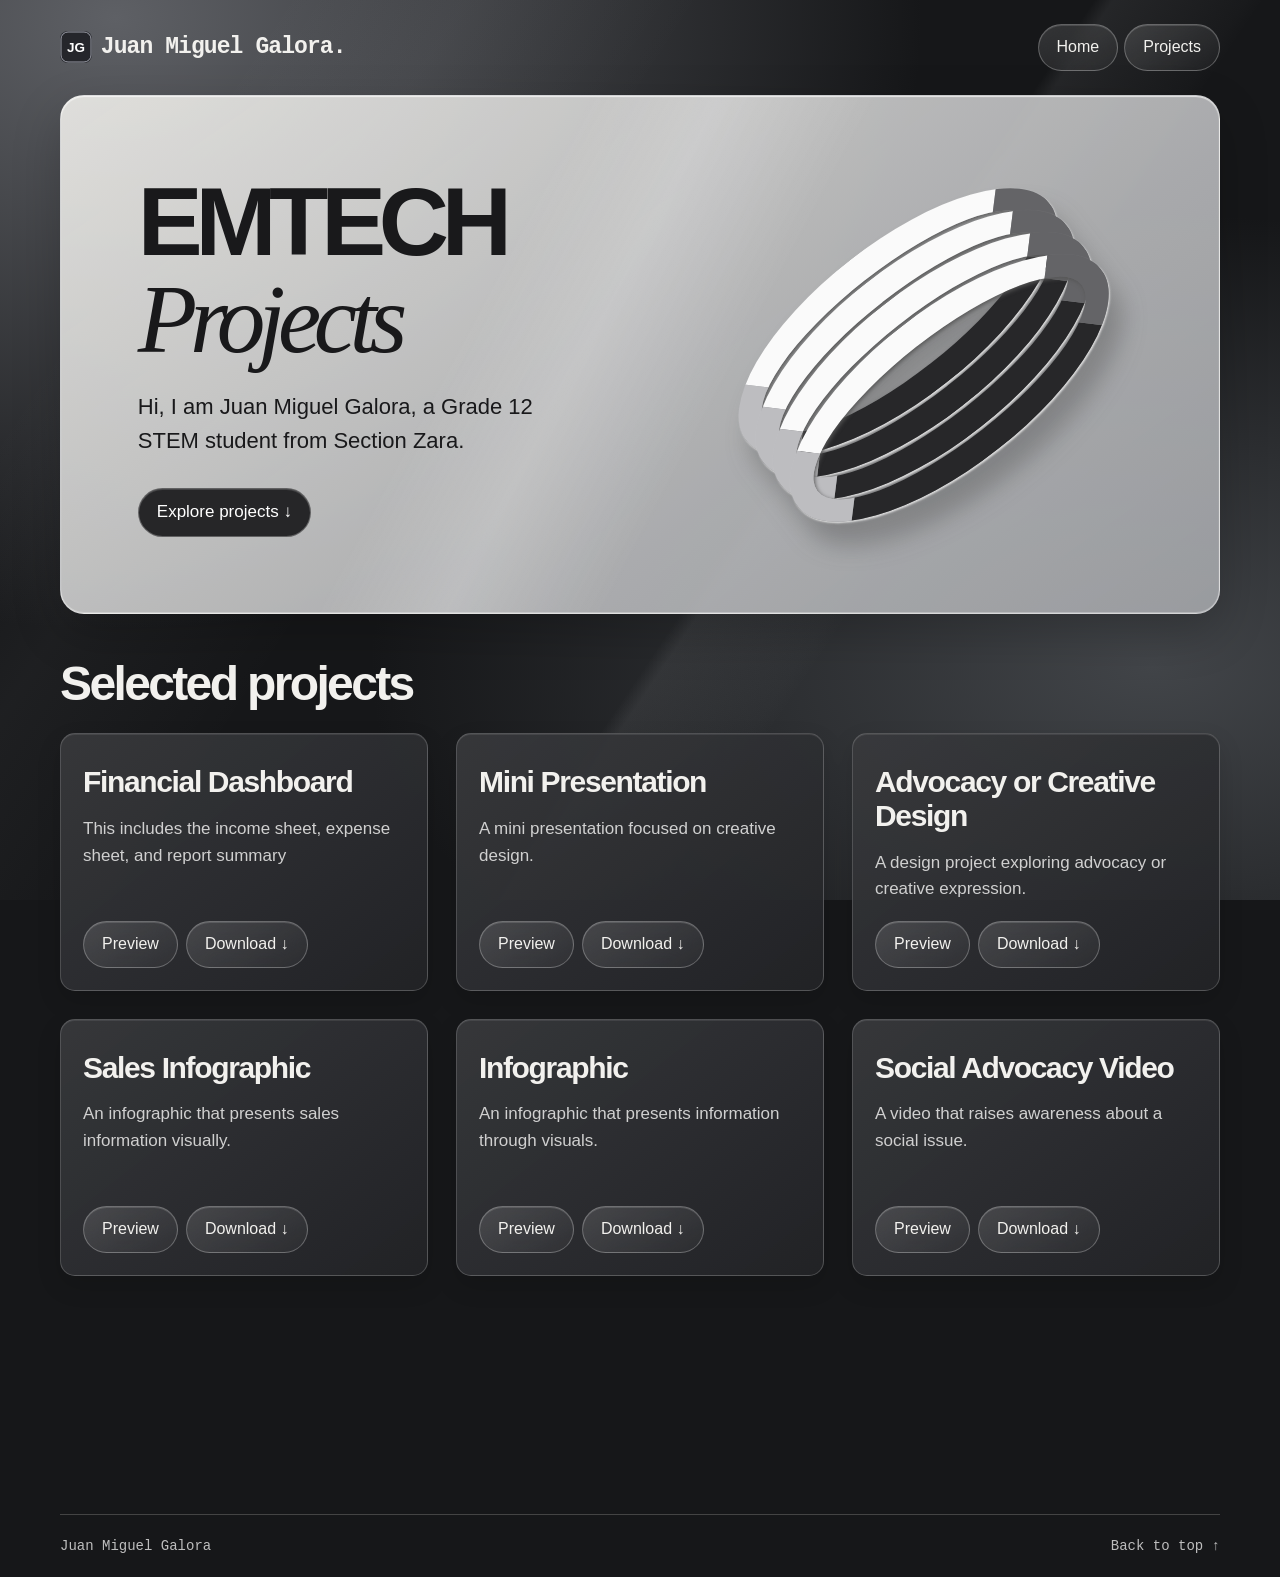
==== index.html @ e4dcca48 "Add JG website favicon and header icon" ====
<!doctype html>
<html lang="en"><head><meta charset="utf-8"><meta name="viewport" content="width=device-width,initial-scale=1"><title>Juan Miguel Galora | Portfolio</title><link rel="stylesheet" href="style.css?v=portfolio-motion-2"><link rel="icon" type="image/svg+xml" href="data:image/svg+xml,%3Csvg%20xmlns%3D%22http%3A%2F%2Fwww.w3.org%2F2000%2Fsvg%22%20viewBox%3D%220%200%2064%2064%22%3E%3Crect%20width%3D%2264%22%20height%3D%2264%22%20rx%3D%2216%22%20fill%3D%22%2325262b%22%2F%3E%3Crect%20x%3D%222%22%20y%3D%222%22%20width%3D%2260%22%20height%3D%2260%22%20rx%3D%2214%22%20fill%3D%22none%22%20stroke%3D%22%239b9da7%22%20stroke-width%3D%222%22%2F%3E%3Ctext%20x%3D%2232%22%20y%3D%2241%22%20text-anchor%3D%22middle%22%20font-family%3D%22Arial%2Csans-serif%22%20font-size%3D%2227%22%20font-weight%3D%22700%22%20fill%3D%22%23fff%22%3EJG%3C%2Ftext%3E%3C%2Fsvg%3E"><style>.brand-icon{width:2rem;height:2rem;vertical-align:middle;margin-right:.55rem;flex-shrink:0}.brand{display:inline-flex;align-items:center}</style></head><body><header id="home"><a class="brand" href="#home"><img class="brand-icon" src="data:image/svg+xml,%3Csvg%20xmlns%3D%22http%3A%2F%2Fwww.w3.org%2F2000%2Fsvg%22%20viewBox%3D%220%200%2064%2064%22%3E%3Crect%20width%3D%2264%22%20height%3D%2264%22%20rx%3D%2216%22%20fill%3D%22%2325262b%22%2F%3E%3Crect%20x%3D%222%22%20y%3D%222%22%20width%3D%2260%22%20height%3D%2260%22%20rx%3D%2214%22%20fill%3D%22none%22%20stroke%3D%22%239b9da7%22%20stroke-width%3D%222%22%2F%3E%3Ctext%20x%3D%2232%22%20y%3D%2241%22%20text-anchor%3D%22middle%22%20font-family%3D%22Arial%2Csans-serif%22%20font-size%3D%2227%22%20font-weight%3D%22700%22%20fill%3D%22%23fff%22%3EJG%3C%2Ftext%3E%3C%2Fsvg%3E" alt="" width="32" height="32">Juan Miguel Galora<span aria-hidden="true">.</span></a><nav id="main-nav" aria-label="Main"><a class="glass" href="#home">Home</a><a class="glass" href="#projects">Projects</a></nav></header><main><section class="hero"><div><h1>EMTECH<br><em>Projects</em></h1><p>Hi, I am Juan Miguel Galora, a Grade 12 STEM student from Section Zara.</p><a class="glass" href="#projects">Explore projects &darr;</a></div><div class="art" aria-hidden="true"><i></i><i></i><i></i><i></i></div></section><section id="projects"><h2>Selected projects</h2><div class="cards">
<article><div class="copy"><h3>Financial Dashboard</h3><p>This includes the income sheet, expense sheet, and report summary</p><div class="actions"><a class="glass" href="https://view.officeapps.live.com/op/view.aspx?src=https%3A%2F%2Fraw.githubusercontent.com%2FZk408DevLoper%2Fjuanmiguelgalora%2Fmain%2FFinancialDashboard_Juan%2520Miguel%2520B.%2520Galora.xlsx" target="_blank" rel="noopener noreferrer" aria-label="Preview project in a new tab">Preview</a><a class="glass" href="./FinancialDashboard_Juan%20Miguel%20B.%20Galora.xlsx" data-download-source="https://raw.githubusercontent.com/Zk408DevLoper/juanmiguelgalora/main/FinancialDashboard_Juan%20Miguel%20B.%20Galora.xlsx" download="FinancialDashboard_Juan Miguel B. Galora.xlsx">Download &darr;</a></div></div></article>
<article><div class="copy"><h3>Mini Presentation</h3><p>A mini presentation focused on creative design.</p><div class="actions"><a class="glass" href="https://view.officeapps.live.com/op/view.aspx?src=https%3A%2F%2Fraw.githubusercontent.com%2FZk408DevLoper%2Fjuanmiguelgalora%2Fmain%2FMiniPresentation_Juan%2520Miguel%2520Galora.pptx" target="_blank" rel="noopener noreferrer" aria-label="Preview project in a new tab">Preview</a><a class="glass" href="./MiniPresentation_Juan%20Miguel%20Galora.pptx" data-download-source="https://raw.githubusercontent.com/Zk408DevLoper/juanmiguelgalora/main/MiniPresentation_Juan%20Miguel%20Galora.pptx" download="MiniPresentation_Juan Miguel Galora.pptx">Download &darr;</a></div></div></article>
<article><div class="copy"><h3>Advocacy or Creative Design</h3><p>A design project exploring advocacy or creative expression.</p><div class="actions"><a class="glass" href="./Infographic.png" target="_blank" rel="noopener noreferrer" aria-label="Preview project in a new tab">Preview</a><a class="glass" href="./Infographic.png" data-download-source="https://raw.githubusercontent.com/Zk408DevLoper/juanmiguelgalora/main/Infographic.png" download="Infographic.png">Download &darr;</a></div></div></article>
<article><div class="copy"><h3>Sales Infographic</h3><p>An infographic that presents sales information visually.</p><div class="actions"><a class="glass" href="https://view.officeapps.live.com/op/view.aspx?src=https%3A%2F%2Fraw.githubusercontent.com%2FZk408DevLoper%2Fjuanmiguelgalora%2Fmain%2FSales%2520Data.xlsx" target="_blank" rel="noopener noreferrer" aria-label="Preview project in a new tab">Preview</a><a class="glass" href="./Sales%20Data.xlsx" data-download-source="https://raw.githubusercontent.com/Zk408DevLoper/juanmiguelgalora/main/Sales%20Data.xlsx" download="Sales Data.xlsx">Download &darr;</a></div></div></article>
<article><div class="copy"><h3>Infographic</h3><p>An infographic that presents information through visuals.</p><div class="actions"><a class="glass" href="./Image%20Design.png" target="_blank" rel="noopener noreferrer" aria-label="Preview project in a new tab">Preview</a><a class="glass" href="./Image%20Design.png" data-download-source="https://raw.githubusercontent.com/Zk408DevLoper/juanmiguelgalora/main/Image%20Design.png" download="Image Design.png">Download &darr;</a></div></div></article>
<article><div class="copy"><h3>Social Advocacy Video</h3><p>A video that raises awareness about a social issue.</p><div class="actions"><a class="glass" href="./Social%20Advocacy%20Video.mp4" target="_blank" rel="noopener noreferrer" aria-label="Preview project in a new tab">Preview</a><a class="glass" href="./Social%20Advocacy%20Video.mp4" data-download-source="https://raw.githubusercontent.com/Zk408DevLoper/juanmiguelgalora/main/Social%20Advocacy%20Video.mp4" download="Social Advocacy Video.mp4">Download &darr;</a></div></div></article>
</div></section></main><footer><span>Juan Miguel Galora</span><a href="#home">Back to top ↑</a></footer><div class="download-status" role="status" aria-atomic="true"></div><script>
const reducedMotion = matchMedia('(prefers-reduced-motion: reduce)');
const projects = document.getElementById('projects');
projects.tabIndex = -1;

document.querySelectorAll('a[href="#projects"]').forEach(link => {
  link.addEventListener('click', event => {
    if (event.ctrlKey || event.metaKey || event.shiftKey || event.altKey) return;
    event.preventDefault();
    if (location.hash !== '#projects' && location.protocol !== 'file:') {
      history.pushState(null, '', '#projects');
    }
    projects.focus({ preventScroll: true });
    projects.scrollIntoView({ behavior: reducedMotion.matches ? 'auto' : 'smooth' });
  });
});

if ('IntersectionObserver' in window) {
  const observer = new IntersectionObserver(entries => {
    for (const { target: card, isIntersecting } of entries) {
      if (!isIntersecting) continue;
      observer.unobserve(card);
      if (!reducedMotion.matches) card.classList.add('card-reveal');
    }
  }, { threshold: 0.1 });
  document.querySelectorAll('.cards article').forEach(card => observer.observe(card));
}

for (const action of ['copy', 'cut', 'paste']) {
  document.addEventListener(action, event => {
    if (!event.target.closest?.('input, textarea, [contenteditable]')) event.preventDefault();
  });
}

const navigation = document.getElementById('main-nav');
const toggle = document.createElement('button');
toggle.className = 'glass menu-toggle';
toggle.type = 'button';
toggle.setAttribute('aria-controls', navigation.id);
toggle.innerHTML = '<span></span><span></span><span></span>';
navigation.before(toggle);
function setMenu(open) {
  toggle.setAttribute('aria-expanded', String(open));
  toggle.setAttribute('aria-label', open ? 'Close navigation' : 'Open navigation');
}
setMenu(false);
toggle.addEventListener('click', () => setMenu(toggle.getAttribute('aria-expanded') !== 'true'));
navigation.addEventListener('click', event => {
  const link = event.target.closest('a');
  if (!link || toggle.getAttribute('aria-expanded') !== 'true') return;
  if (link.hash !== '#projects') toggle.focus({ preventScroll: true });
  setMenu(false);
});
document.addEventListener('click', event => {
  if (!toggle.contains(event.target) && !navigation.contains(event.target)) setMenu(false);
});
document.addEventListener('keydown', event => {
  if (event.key === 'Escape' && toggle.getAttribute('aria-expanded') === 'true') {
    setMenu(false);
    toggle.focus();
  }
});
matchMedia('(max-width:580px)').addEventListener('change', () => setMenu(false));
const downloadStatus = document.querySelector('.download-status');
let hideDownloadStatus;

function showDownloadStatus(message) {
  clearTimeout(hideDownloadStatus);
  downloadStatus.textContent = message;
  downloadStatus.dataset.visible = 'true';
  hideDownloadStatus = setTimeout(() => delete downloadStatus.dataset.visible, 3200);
}

function startDownload(url, filename) {
  const anchor = document.createElement('a');
  anchor.href = url;
  anchor.download = filename;
  document.body.append(anchor);
  anchor.click();
  anchor.remove();
}

document.querySelectorAll('.actions a[download]').forEach(link => {
  link.addEventListener('click', async event => {
    if (event.ctrlKey || event.metaKey || event.shiftKey || event.altKey) return;
    if (location.protocol === 'file:') {
      showDownloadStatus('Download started');
      return;
    }

    event.preventDefault();
    if (link.getAttribute('aria-busy') === 'true') return;
    link.setAttribute('aria-busy', 'true');
    showDownloadStatus('Preparing download…');

    try {
      const local = await fetch(link.href, { method: 'HEAD' }).catch(() => null);
      if (local?.ok && !local.headers.get('content-type')?.includes('text/html')) {
        startDownload(link.href, link.download);
      } else {
        const response = await fetch(link.dataset.downloadSource);
        if (!response.ok) throw new Error('Download unavailable');
        const url = URL.createObjectURL(await response.blob());
        startDownload(url, link.download);
        setTimeout(() => URL.revokeObjectURL(url), 30000);
      }
      showDownloadStatus('Download started');
    } catch {
      showDownloadStatus('Download unavailable. Try again.');
    } finally {
      link.removeAttribute('aria-busy');
    }
  });
});
</script></body></html>
---- style.css ----
*{box-sizing:border-box}html{scroll-behavior:smooth}body{margin:0;background:#19191b;color:#f2f1ee;font:16px/1.55 "Inter",Arial,sans-serif}main,header,footer{width:min(1160px,92%);margin:auto}header,footer,.section-head{display:flex;align-items:center;justify-content:space-between;gap:12px}header{padding:24px 0}.brand{font:bold 23px monospace;letter-spacing:-2px}a{color:inherit;text-decoration:none}.glass,summary{border:1px solid #ffffff45;background:linear-gradient(150deg,#ffffff22,#ffffff08);box-shadow:inset 0 1px #ffffff22;backdrop-filter:blur(14px);border-radius:100px;padding:10px 18px;display:inline-block;transition:transform .22s,background .22s}nav{display:flex;gap:6px}.hero{position:relative;isolation:isolate;overflow:hidden;background:linear-gradient(130deg,#d2d1cd,#aaa9a6);border-radius:24px;color:#19191b;padding:clamp(32px,6vw,84px);display:grid;grid-template-columns:1.15fr 1fr;align-items:center;min-height:410px}.hero small,.type{font:12px monospace;letter-spacing:.09em;text-transform:uppercase}h1{font-size:clamp(50px,7vw,100px);line-height:.96;letter-spacing:-.075em;margin:18px 0}h1 em{font-family:Georgia,serif;font-weight:normal}.hero p{max-width:350px}.hero .glass{background:#262628;color:white;margin-top:8px}.art{position:relative;width:100%;aspect-ratio:1.35;display:grid;place-items:center;filter:drop-shadow(12px 22px 12px #39393955)}.art i{position:absolute;width:88%;height:48%;border-radius:50%;border:clamp(12px,2vw,30px) solid;border-color:#fafafa #646467 #272729 #bdbdc0;transform:rotate(-38deg) translateY(var(--y));box-shadow:inset 0 2px 4px #555,0 2px 2px #ddd}section#projects{padding:44px 0}h2{font-size:36px;letter-spacing:-.055em;margin:0 0 22px}.cards{display:grid;grid-template-columns:repeat(3,minmax(0,1fr));gap:18px}article{border:1px solid #484849;border-radius:15px;overflow:hidden;background:#232325;transition:transform .25s,border-color .25s}.cover{height:145px;display:grid;place-items:center;overflow:hidden;background:#b9b9b5}.cover:after{content:"";width:100%;height:100%}.echo:after{background:repeating-radial-gradient(ellipse at 68% 110%,#535355 0 2px,transparent 3px 12px)}.grid:after{background:conic-gradient(from 45deg,#888 25%,#3b3b3e 0 50%,#bababa 0 75%,#6d6d70 0) center/48px 48px;transform:skew(-16deg) scale(1.3)}.disc:after{width:136px;height:136px;border-radius:50%;background:repeating-radial-gradient(#494949 0 1px,transparent 2px 5px),conic-gradient(#eee,#444,#ddd,#333,#eee);box-shadow:8px 9px 0 #797979;transform:translateY(18px)}.copy{padding:22px}.type,footer{color:#bebebe}h3{font-size:24px;letter-spacing:-.045em;margin:9px 0}.copy p{color:#d0d0d0;margin:8px 0 18px}summary{cursor:pointer;font-size:14px}footer{border-top:1px solid #444;padding:23px 0;font:14px monospace}:focus-visible{outline:3px solid currentColor;outline-offset:3px}@media(hover:hover){.glass:hover,summary:hover{transform:translateY(-3px);background-color:#ffffff24}article:hover{transform:translateY(-5px);border-color:#aaa}}@media(max-width:800px){.cards{grid-template-columns:repeat(2,minmax(0,1fr))}}@media(max-width:580px){.hero,.cards{grid-template-columns:1fr}.art{width:80%;max-width:255px;justify-self:center}.hero{gap:20px}.glass{padding:9px 14px}header{padding:16px 0}}@media(prefers-reduced-motion:reduce){html{scroll-behavior:auto}*{transition:none!important}}
@media (prefers-reduced-motion: no-preference) {
  :root { --ease: cubic-bezier(.22, 1, .36, 1); }
  @keyframes arrive { from { opacity: 0; transform: translateY(9px); } }
  .hero > div:first-child { animation: arrive 440ms var(--ease) backwards; }
  .art { animation: arrive 500ms var(--ease) backwards; }
  .cards .card-reveal { animation: arrive 400ms var(--ease); }
  .cards .card-reveal:focus-within { animation: none; }
  .glass, summary { transition: transform 320ms var(--ease), background-color 260ms ease, border-color 260ms ease; }
  .glass:active, summary:active { transform: scale(.97); }
  @supports (interpolate-size: allow-keywords) and selector(details::details-content) {
    details { interpolate-size: allow-keywords; }
    details::details-content { block-size: 0; overflow: hidden; opacity: 0; transition: block-size 320ms var(--ease), opacity 240ms ease, content-visibility 320ms allow-discrete; }
    details[open]::details-content { block-size: auto; opacity: 1; }
  }
}
@media (hover: hover) { .hero .glass:hover { background-color: #38383a; } }
@media (prefers-reduced-motion: reduce) { article:hover, .glass:hover, summary:hover { transform: none; } }
.actions { display:flex; flex-wrap:wrap; align-items:center; gap:8px; }
.actions a { font-size:14px; }
.cover { perspective:650px; background-color:#aaa; }
.cover::after { transition:rotate .55s cubic-bezier(.22,1,.36,1), scale .55s ease; }
@media (hover:hover) and (prefers-reduced-motion:no-preference) {
  article:hover .cover::after { rotate:1 -1 0 15deg; scale:1.15; }
}
section#projects { min-height:100vh; min-height:100svh; }

body {
  isolation: isolate;
  background: #161719;
}
body::before {
  content: "";
  position: fixed;
  inset: 0;
  z-index: -1;
  pointer-events: none;
  background:
    linear-gradient(123deg, transparent 15%, #e6e8ed0a 25%, transparent 38%),
    linear-gradient(124deg, transparent 58%, #d7d9dc14 59%, #d7d9dc04 66%, transparent 67%),
    radial-gradient(ellipse at 9% 2%, #5e6065 0, transparent 49%),
    radial-gradient(ellipse at 90% 74%, #424549 0, transparent 48%),
    #161719;
}
.hero {
  border: 1px solid #ffffff70;
  background:
    linear-gradient(118deg, transparent 37%, #ffffff30 46%, transparent 57%),
    linear-gradient(145deg, #edece8e8, #bebfc1df 65%, #a3a5a9e6);
  box-shadow: inset 0 1px 1px #ffffffab, inset 0 -1px 0 #ffffff45, 0 18px 50px #0003;
}
article {
  background: linear-gradient(142deg, #393a3de8, #232427ec);
  border-color: #ffffff30;
  box-shadow: inset 0 1px 0 #ffffff15, 0 10px 25px #0002;
}
@media (hover: hover) { article:hover { border-color: #ffffff70; } }
.menu-toggle { display:none; }
@media(max-width:580px) {
  header { position:relative; z-index:5; }
  .menu-toggle { display:grid; place-content:center; gap:4px; width:46px; height:44px; padding:0; color:inherit; cursor:pointer; }
  .menu-toggle span { width:19px; height:2px; background:currentColor; border-radius:4px; transition:transform .24s ease, opacity .2s ease; }
  .menu-toggle[aria-expanded="true"] span:first-child { transform:translateY(6px) rotate(45deg); }
  .menu-toggle[aria-expanded="true"] span:nth-child(2) { opacity:0; }
  .menu-toggle[aria-expanded="true"] span:last-child { transform:translateY(-6px) rotate(-45deg); }
  .menu-toggle + nav { display:none; position:absolute; right:0; top:calc(100% - 6px); min-width:155px; padding:8px; border:1px solid #ffffff40; border-radius:16px; background:#292a2df5; box-shadow:0 12px 26px #0005; }
  .menu-toggle[aria-expanded="true"] + nav { display:grid; }
  .menu-toggle + nav a { border-radius:10px; }
}
@media(max-width:580px) and (prefers-reduced-motion:no-preference) { .menu-toggle[aria-expanded="true"] + nav { animation:arrive 220ms var(--ease); } }
.cards { align-items: start; }
.art i:nth-child(1) { --y:-42px; }
.art i:nth-child(2) { --y:-14px; }
.art i:nth-child(3) { --y:14px; }
.art i:nth-child(4) { --y:42px; }

.brand { font-size: clamp(14px, 3vw, 23px); letter-spacing: -.04em; }
.cards { align-items: stretch; }
.cards article { display: flex; flex-direction: column; }
.cards .cover { flex: none; }
.cards .copy { display: flex; flex-direction: column; flex: 1; }
.cards .actions { margin-top: auto; }
.hero { grid-template-columns: minmax(0, 1.15fr) minmax(0, 1fr); gap: clamp(24px, 5vw, 64px); }
.hero h1 { font-size: clamp(44px, 7.6vw, 100px); line-height: 1; margin: 0 0 20px; }
.hero p { max-width: 36ch; font-size: clamp(17px, 2vw, 22px); }
.hero .glass { font-size: 17px; }
#projects { padding-top: 40px; scroll-margin-top: 16px; }
#projects h2 { font-size: clamp(30px, 4vw, 48px); line-height: 1.1; }
.cards { gap: clamp(16px, 2.4vw, 28px); grid-auto-rows: 1fr; }
.cards h3 { font-size: clamp(23px, 2.6vw, 30px); line-height: 1.13; }
.cards .copy p { font-size: 17px; }
.cards .actions a { font-size: 16px; }
@media (max-width:580px) {
  .hero { grid-template-columns: minmax(0, 1fr); }
  .cards { grid-auto-rows: auto; }
}

.cards h3 { overflow-wrap: anywhere; }

@media (prefers-reduced-motion: no-preference) {
  .actions a[download] { transition: transform 280ms var(--ease), box-shadow 280ms ease, background-color 280ms ease; }
  .actions a[download]:active { transform: translateY(0) scale(.97); }
}
@media (hover: hover) and (prefers-reduced-motion: no-preference) {
  .actions a[download]:hover { box-shadow: inset 0 1px #ffffff38, 0 8px 18px #0004; }
}

body {
  -webkit-user-select: none;
  user-select: none;
}
:is(input, textarea, [contenteditable]) {
  -webkit-user-select: text;
  user-select: text;
}

@media (hover: none), (pointer: coarse) {
  body { position: relative; }
  body::before { position: absolute; }
  .glass, summary { backdrop-filter: none; }
  .art { filter: none; }
}

.actions a[aria-busy="true"] { cursor: progress; }
.download-status {
  position: fixed;
  right: max(16px, env(safe-area-inset-right));
  bottom: max(16px, env(safe-area-inset-bottom));
  z-index: 10;
  max-width: calc(100vw - 32px);
  padding: 10px 16px;
  border: 1px solid #ffffff40;
  border-radius: 12px;
  background: #28292e;
  box-shadow: 0 6px 20px #0005;
  color: #f2f1ee;
  font-size: .9375rem;
  opacity: 0;
  pointer-events: none;
}
.download-status[data-visible] { opacity: 1; }
@media (prefers-reduced-motion: no-preference) {
  .download-status {
    transform: translateY(6px);
    transition: opacity 180ms ease, transform 220ms var(--ease);
  }
  .download-status[data-visible] { transform: translateY(0); }
}
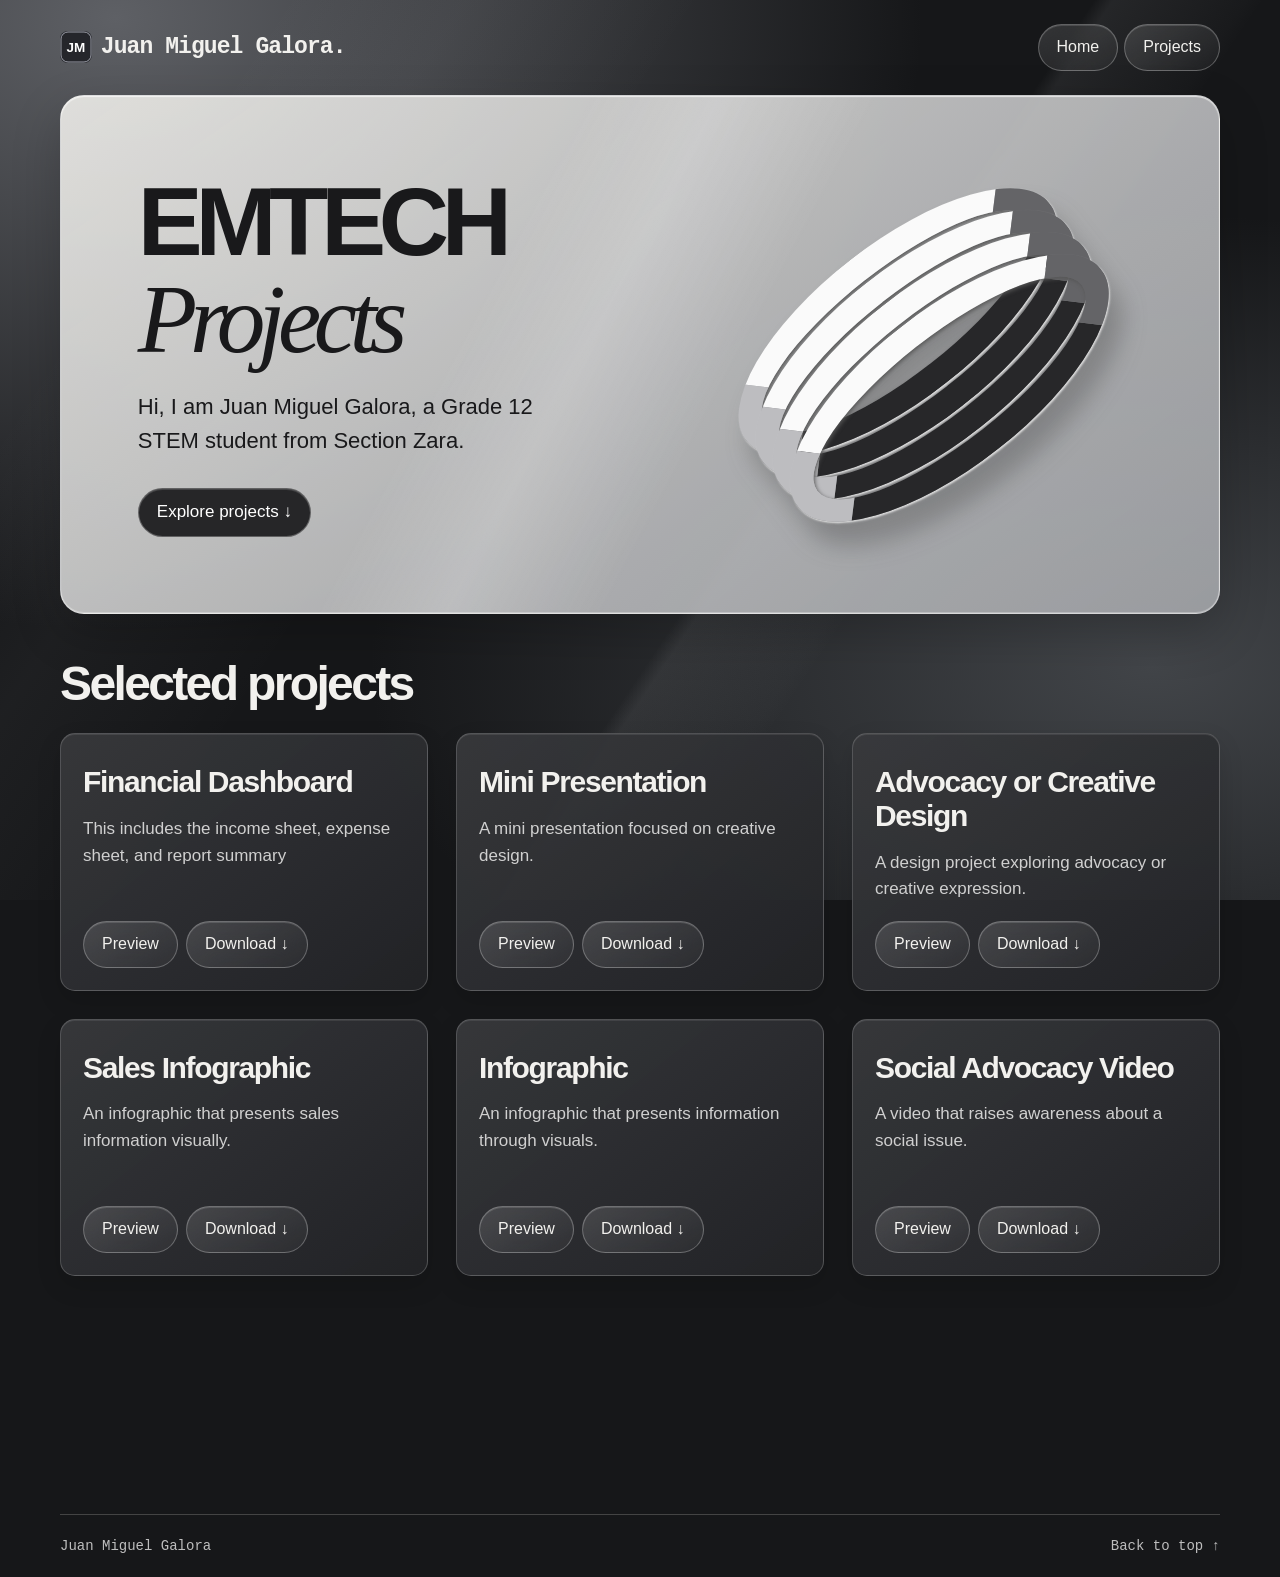
==== commit 19d1c23e: "Change website icon initials to JM" ====
--- a/index.html
+++ b/index.html
@@ -1,5 +1,5 @@
 <!doctype html>
-<html lang="en"><head><meta charset="utf-8"><meta name="viewport" content="width=device-width,initial-scale=1"><title>Juan Miguel Galora | Portfolio</title><link rel="stylesheet" href="style.css?v=portfolio-motion-2"><link rel="icon" type="image/svg+xml" href="data:image/svg+xml,%3Csvg%20xmlns%3D%22http%3A%2F%2Fwww.w3.org%2F2000%2Fsvg%22%20viewBox%3D%220%200%2064%2064%22%3E%3Crect%20width%3D%2264%22%20height%3D%2264%22%20rx%3D%2216%22%20fill%3D%22%2325262b%22%2F%3E%3Crect%20x%3D%222%22%20y%3D%222%22%20width%3D%2260%22%20height%3D%2260%22%20rx%3D%2214%22%20fill%3D%22none%22%20stroke%3D%22%239b9da7%22%20stroke-width%3D%222%22%2F%3E%3Ctext%20x%3D%2232%22%20y%3D%2241%22%20text-anchor%3D%22middle%22%20font-family%3D%22Arial%2Csans-serif%22%20font-size%3D%2227%22%20font-weight%3D%22700%22%20fill%3D%22%23fff%22%3EJG%3C%2Ftext%3E%3C%2Fsvg%3E"><style>.brand-icon{width:2rem;height:2rem;vertical-align:middle;margin-right:.55rem;flex-shrink:0}.brand{display:inline-flex;align-items:center}</style></head><body><header id="home"><a class="brand" href="#home"><img class="brand-icon" src="data:image/svg+xml,%3Csvg%20xmlns%3D%22http%3A%2F%2Fwww.w3.org%2F2000%2Fsvg%22%20viewBox%3D%220%200%2064%2064%22%3E%3Crect%20width%3D%2264%22%20height%3D%2264%22%20rx%3D%2216%22%20fill%3D%22%2325262b%22%2F%3E%3Crect%20x%3D%222%22%20y%3D%222%22%20width%3D%2260%22%20height%3D%2260%22%20rx%3D%2214%22%20fill%3D%22none%22%20stroke%3D%22%239b9da7%22%20stroke-width%3D%222%22%2F%3E%3Ctext%20x%3D%2232%22%20y%3D%2241%22%20text-anchor%3D%22middle%22%20font-family%3D%22Arial%2Csans-serif%22%20font-size%3D%2227%22%20font-weight%3D%22700%22%20fill%3D%22%23fff%22%3EJG%3C%2Ftext%3E%3C%2Fsvg%3E" alt="" width="32" height="32">Juan Miguel Galora<span aria-hidden="true">.</span></a><nav id="main-nav" aria-label="Main"><a class="glass" href="#home">Home</a><a class="glass" href="#projects">Projects</a></nav></header><main><section class="hero"><div><h1>EMTECH<br><em>Projects</em></h1><p>Hi, I am Juan Miguel Galora, a Grade 12 STEM student from Section Zara.</p><a class="glass" href="#projects">Explore projects &darr;</a></div><div class="art" aria-hidden="true"><i></i><i></i><i></i><i></i></div></section><section id="projects"><h2>Selected projects</h2><div class="cards">
+<html lang="en"><head><meta charset="utf-8"><meta name="viewport" content="width=device-width,initial-scale=1"><title>Juan Miguel Galora | Portfolio</title><link rel="stylesheet" href="style.css?v=portfolio-motion-2"><link rel="icon" type="image/svg+xml" href="data:image/svg+xml,%3Csvg%20xmlns%3D%22http%3A%2F%2Fwww.w3.org%2F2000%2Fsvg%22%20viewBox%3D%220%200%2064%2064%22%3E%3Crect%20width%3D%2264%22%20height%3D%2264%22%20rx%3D%2216%22%20fill%3D%22%2325262b%22%2F%3E%3Crect%20x%3D%222%22%20y%3D%222%22%20width%3D%2260%22%20height%3D%2260%22%20rx%3D%2214%22%20fill%3D%22none%22%20stroke%3D%22%239b9da7%22%20stroke-width%3D%222%22%2F%3E%3Ctext%20x%3D%2232%22%20y%3D%2241%22%20text-anchor%3D%22middle%22%20font-family%3D%22Arial%2Csans-serif%22%20font-size%3D%2227%22%20font-weight%3D%22700%22%20fill%3D%22%23fff%22%3EJM%3C%2Ftext%3E%3C%2Fsvg%3E"><style>.brand-icon{width:2rem;height:2rem;vertical-align:middle;margin-right:.55rem;flex-shrink:0}.brand{display:inline-flex;align-items:center}</style></head><body><header id="home"><a class="brand" href="#home"><img class="brand-icon" src="data:image/svg+xml,%3Csvg%20xmlns%3D%22http%3A%2F%2Fwww.w3.org%2F2000%2Fsvg%22%20viewBox%3D%220%200%2064%2064%22%3E%3Crect%20width%3D%2264%22%20height%3D%2264%22%20rx%3D%2216%22%20fill%3D%22%2325262b%22%2F%3E%3Crect%20x%3D%222%22%20y%3D%222%22%20width%3D%2260%22%20height%3D%2260%22%20rx%3D%2214%22%20fill%3D%22none%22%20stroke%3D%22%239b9da7%22%20stroke-width%3D%222%22%2F%3E%3Ctext%20x%3D%2232%22%20y%3D%2241%22%20text-anchor%3D%22middle%22%20font-family%3D%22Arial%2Csans-serif%22%20font-size%3D%2227%22%20font-weight%3D%22700%22%20fill%3D%22%23fff%22%3EJM%3C%2Ftext%3E%3C%2Fsvg%3E" alt="" width="32" height="32">Juan Miguel Galora<span aria-hidden="true">.</span></a><nav id="main-nav" aria-label="Main"><a class="glass" href="#home">Home</a><a class="glass" href="#projects">Projects</a></nav></header><main><section class="hero"><div><h1>EMTECH<br><em>Projects</em></h1><p>Hi, I am Juan Miguel Galora, a Grade 12 STEM student from Section Zara.</p><a class="glass" href="#projects">Explore projects &darr;</a></div><div class="art" aria-hidden="true"><i></i><i></i><i></i><i></i></div></section><section id="projects"><h2>Selected projects</h2><div class="cards">
 <article><div class="copy"><h3>Financial Dashboard</h3><p>This includes the income sheet, expense sheet, and report summary</p><div class="actions"><a class="glass" href="https://view.officeapps.live.com/op/view.aspx?src=https%3A%2F%2Fraw.githubusercontent.com%2FZk408DevLoper%2Fjuanmiguelgalora%2Fmain%2FFinancialDashboard_Juan%2520Miguel%2520B.%2520Galora.xlsx" target="_blank" rel="noopener noreferrer" aria-label="Preview project in a new tab">Preview</a><a class="glass" href="./FinancialDashboard_Juan%20Miguel%20B.%20Galora.xlsx" data-download-source="https://raw.githubusercontent.com/Zk408DevLoper/juanmiguelgalora/main/FinancialDashboard_Juan%20Miguel%20B.%20Galora.xlsx" download="FinancialDashboard_Juan Miguel B. Galora.xlsx">Download &darr;</a></div></div></article>
 <article><div class="copy"><h3>Mini Presentation</h3><p>A mini presentation focused on creative design.</p><div class="actions"><a class="glass" href="https://view.officeapps.live.com/op/view.aspx?src=https%3A%2F%2Fraw.githubusercontent.com%2FZk408DevLoper%2Fjuanmiguelgalora%2Fmain%2FMiniPresentation_Juan%2520Miguel%2520Galora.pptx" target="_blank" rel="noopener noreferrer" aria-label="Preview project in a new tab">Preview</a><a class="glass" href="./MiniPresentation_Juan%20Miguel%20Galora.pptx" data-download-source="https://raw.githubusercontent.com/Zk408DevLoper/juanmiguelgalora/main/MiniPresentation_Juan%20Miguel%20Galora.pptx" download="MiniPresentation_Juan Miguel Galora.pptx">Download &darr;</a></div></div></article>
 <article><div class="copy"><h3>Advocacy or Creative Design</h3><p>A design project exploring advocacy or creative expression.</p><div class="actions"><a class="glass" href="./Infographic.png" target="_blank" rel="noopener noreferrer" aria-label="Preview project in a new tab">Preview</a><a class="glass" href="./Infographic.png" data-download-source="https://raw.githubusercontent.com/Zk408DevLoper/juanmiguelgalora/main/Infographic.png" download="Infographic.png">Download &darr;</a></div></div></article>
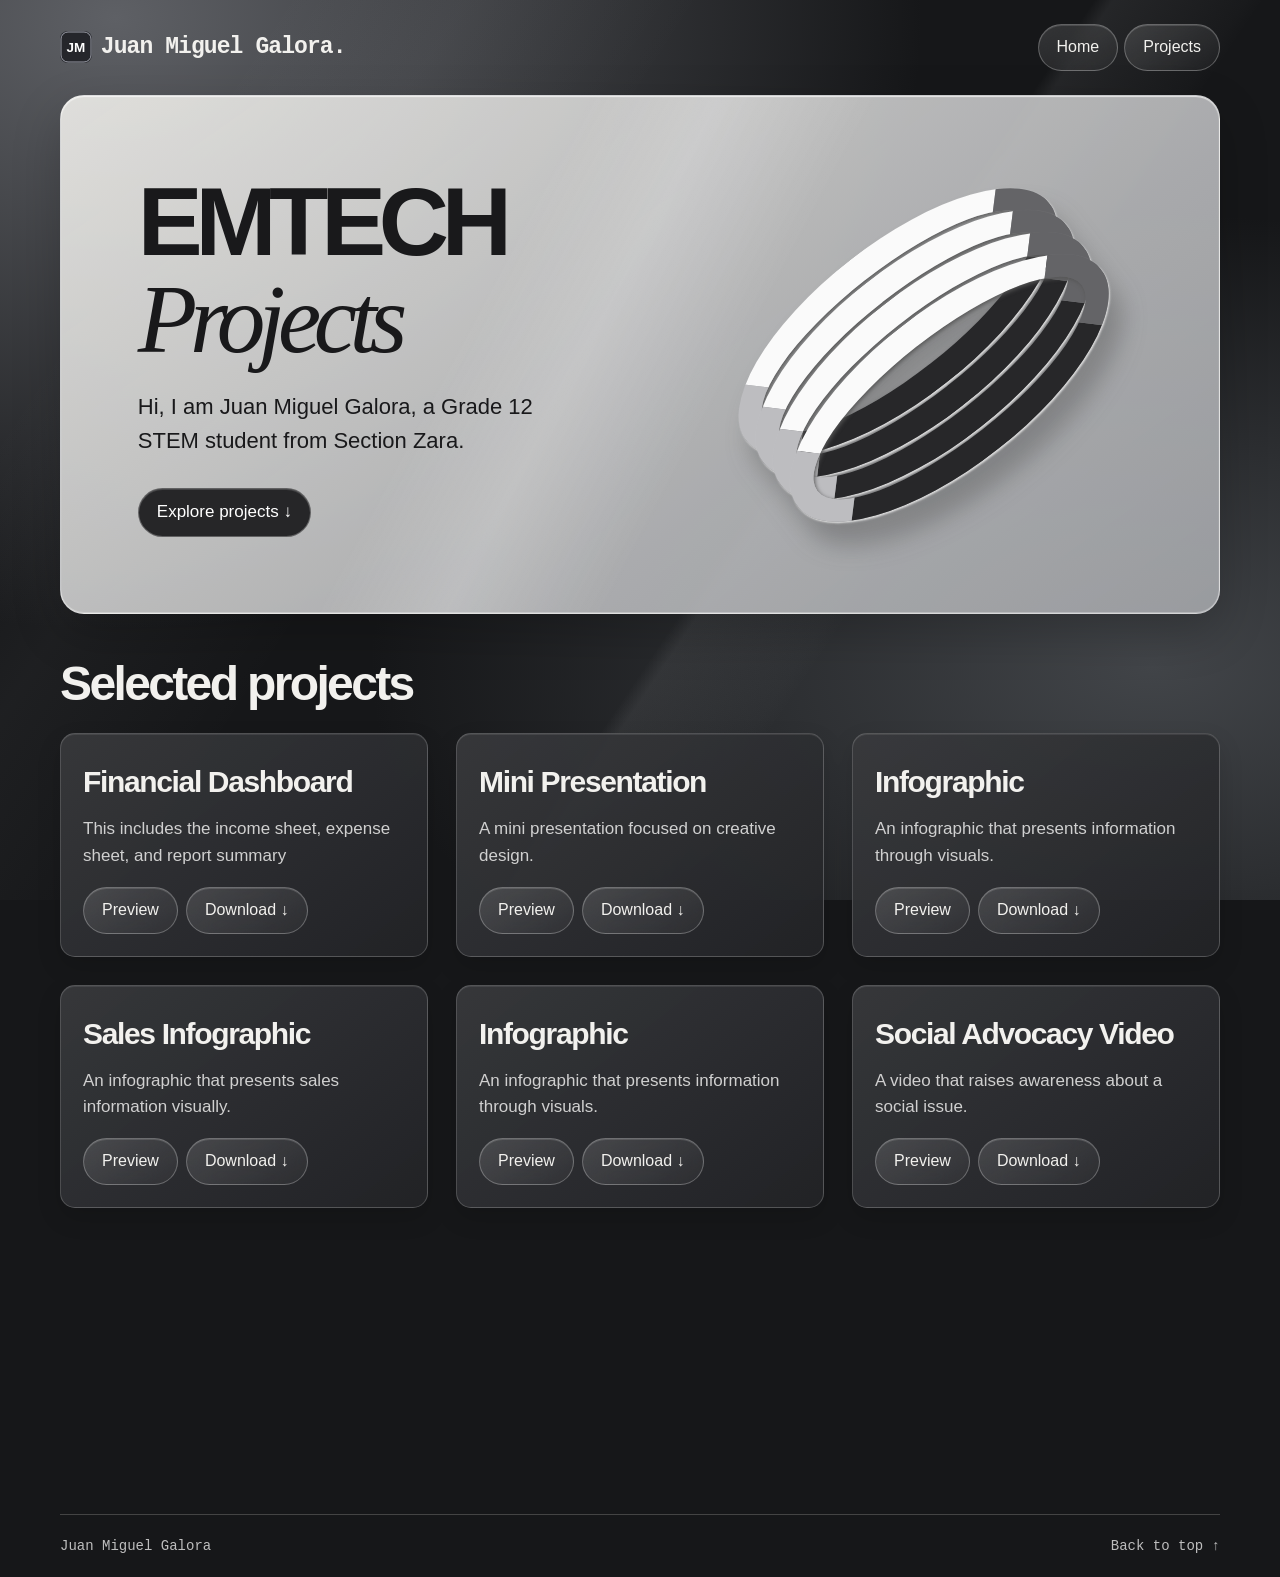
==== commit fbbdc42f: "Rename advocacy project to Infographic" ====
--- a/index.html
+++ b/index.html
@@ -2,7 +2,7 @@
 <html lang="en"><head><meta charset="utf-8"><meta name="viewport" content="width=device-width,initial-scale=1"><title>Juan Miguel Galora | Portfolio</title><link rel="stylesheet" href="style.css?v=portfolio-motion-2"><link rel="icon" type="image/svg+xml" href="data:image/svg+xml,%3Csvg%20xmlns%3D%22http%3A%2F%2Fwww.w3.org%2F2000%2Fsvg%22%20viewBox%3D%220%200%2064%2064%22%3E%3Crect%20width%3D%2264%22%20height%3D%2264%22%20rx%3D%2216%22%20fill%3D%22%2325262b%22%2F%3E%3Crect%20x%3D%222%22%20y%3D%222%22%20width%3D%2260%22%20height%3D%2260%22%20rx%3D%2214%22%20fill%3D%22none%22%20stroke%3D%22%239b9da7%22%20stroke-width%3D%222%22%2F%3E%3Ctext%20x%3D%2232%22%20y%3D%2241%22%20text-anchor%3D%22middle%22%20font-family%3D%22Arial%2Csans-serif%22%20font-size%3D%2227%22%20font-weight%3D%22700%22%20fill%3D%22%23fff%22%3EJM%3C%2Ftext%3E%3C%2Fsvg%3E"><style>.brand-icon{width:2rem;height:2rem;vertical-align:middle;margin-right:.55rem;flex-shrink:0}.brand{display:inline-flex;align-items:center}</style></head><body><header id="home"><a class="brand" href="#home"><img class="brand-icon" src="data:image/svg+xml,%3Csvg%20xmlns%3D%22http%3A%2F%2Fwww.w3.org%2F2000%2Fsvg%22%20viewBox%3D%220%200%2064%2064%22%3E%3Crect%20width%3D%2264%22%20height%3D%2264%22%20rx%3D%2216%22%20fill%3D%22%2325262b%22%2F%3E%3Crect%20x%3D%222%22%20y%3D%222%22%20width%3D%2260%22%20height%3D%2260%22%20rx%3D%2214%22%20fill%3D%22none%22%20stroke%3D%22%239b9da7%22%20stroke-width%3D%222%22%2F%3E%3Ctext%20x%3D%2232%22%20y%3D%2241%22%20text-anchor%3D%22middle%22%20font-family%3D%22Arial%2Csans-serif%22%20font-size%3D%2227%22%20font-weight%3D%22700%22%20fill%3D%22%23fff%22%3EJM%3C%2Ftext%3E%3C%2Fsvg%3E" alt="" width="32" height="32">Juan Miguel Galora<span aria-hidden="true">.</span></a><nav id="main-nav" aria-label="Main"><a class="glass" href="#home">Home</a><a class="glass" href="#projects">Projects</a></nav></header><main><section class="hero"><div><h1>EMTECH<br><em>Projects</em></h1><p>Hi, I am Juan Miguel Galora, a Grade 12 STEM student from Section Zara.</p><a class="glass" href="#projects">Explore projects &darr;</a></div><div class="art" aria-hidden="true"><i></i><i></i><i></i><i></i></div></section><section id="projects"><h2>Selected projects</h2><div class="cards">
 <article><div class="copy"><h3>Financial Dashboard</h3><p>This includes the income sheet, expense sheet, and report summary</p><div class="actions"><a class="glass" href="https://view.officeapps.live.com/op/view.aspx?src=https%3A%2F%2Fraw.githubusercontent.com%2FZk408DevLoper%2Fjuanmiguelgalora%2Fmain%2FFinancialDashboard_Juan%2520Miguel%2520B.%2520Galora.xlsx" target="_blank" rel="noopener noreferrer" aria-label="Preview project in a new tab">Preview</a><a class="glass" href="./FinancialDashboard_Juan%20Miguel%20B.%20Galora.xlsx" data-download-source="https://raw.githubusercontent.com/Zk408DevLoper/juanmiguelgalora/main/FinancialDashboard_Juan%20Miguel%20B.%20Galora.xlsx" download="FinancialDashboard_Juan Miguel B. Galora.xlsx">Download &darr;</a></div></div></article>
 <article><div class="copy"><h3>Mini Presentation</h3><p>A mini presentation focused on creative design.</p><div class="actions"><a class="glass" href="https://view.officeapps.live.com/op/view.aspx?src=https%3A%2F%2Fraw.githubusercontent.com%2FZk408DevLoper%2Fjuanmiguelgalora%2Fmain%2FMiniPresentation_Juan%2520Miguel%2520Galora.pptx" target="_blank" rel="noopener noreferrer" aria-label="Preview project in a new tab">Preview</a><a class="glass" href="./MiniPresentation_Juan%20Miguel%20Galora.pptx" data-download-source="https://raw.githubusercontent.com/Zk408DevLoper/juanmiguelgalora/main/MiniPresentation_Juan%20Miguel%20Galora.pptx" download="MiniPresentation_Juan Miguel Galora.pptx">Download &darr;</a></div></div></article>
-<article><div class="copy"><h3>Advocacy or Creative Design</h3><p>A design project exploring advocacy or creative expression.</p><div class="actions"><a class="glass" href="./Infographic.png" target="_blank" rel="noopener noreferrer" aria-label="Preview project in a new tab">Preview</a><a class="glass" href="./Infographic.png" data-download-source="https://raw.githubusercontent.com/Zk408DevLoper/juanmiguelgalora/main/Infographic.png" download="Infographic.png">Download &darr;</a></div></div></article>
+<article><div class="copy"><h3>Infographic</h3><p>An infographic that presents information through visuals.</p><div class="actions"><a class="glass" href="./Infographic.png" target="_blank" rel="noopener noreferrer" aria-label="Preview project in a new tab">Preview</a><a class="glass" href="./Infographic.png" data-download-source="https://raw.githubusercontent.com/Zk408DevLoper/juanmiguelgalora/main/Infographic.png" download="Infographic.png">Download &darr;</a></div></div></article>
 <article><div class="copy"><h3>Sales Infographic</h3><p>An infographic that presents sales information visually.</p><div class="actions"><a class="glass" href="https://view.officeapps.live.com/op/view.aspx?src=https%3A%2F%2Fraw.githubusercontent.com%2FZk408DevLoper%2Fjuanmiguelgalora%2Fmain%2FSales%2520Data.xlsx" target="_blank" rel="noopener noreferrer" aria-label="Preview project in a new tab">Preview</a><a class="glass" href="./Sales%20Data.xlsx" data-download-source="https://raw.githubusercontent.com/Zk408DevLoper/juanmiguelgalora/main/Sales%20Data.xlsx" download="Sales Data.xlsx">Download &darr;</a></div></div></article>
 <article><div class="copy"><h3>Infographic</h3><p>An infographic that presents information through visuals.</p><div class="actions"><a class="glass" href="./Image%20Design.png" target="_blank" rel="noopener noreferrer" aria-label="Preview project in a new tab">Preview</a><a class="glass" href="./Image%20Design.png" data-download-source="https://raw.githubusercontent.com/Zk408DevLoper/juanmiguelgalora/main/Image%20Design.png" download="Image Design.png">Download &darr;</a></div></div></article>
 <article><div class="copy"><h3>Social Advocacy Video</h3><p>A video that raises awareness about a social issue.</p><div class="actions"><a class="glass" href="./Social%20Advocacy%20Video.mp4" target="_blank" rel="noopener noreferrer" aria-label="Preview project in a new tab">Preview</a><a class="glass" href="./Social%20Advocacy%20Video.mp4" data-download-source="https://raw.githubusercontent.com/Zk408DevLoper/juanmiguelgalora/main/Social%20Advocacy%20Video.mp4" download="Social Advocacy Video.mp4">Download &darr;</a></div></div></article>
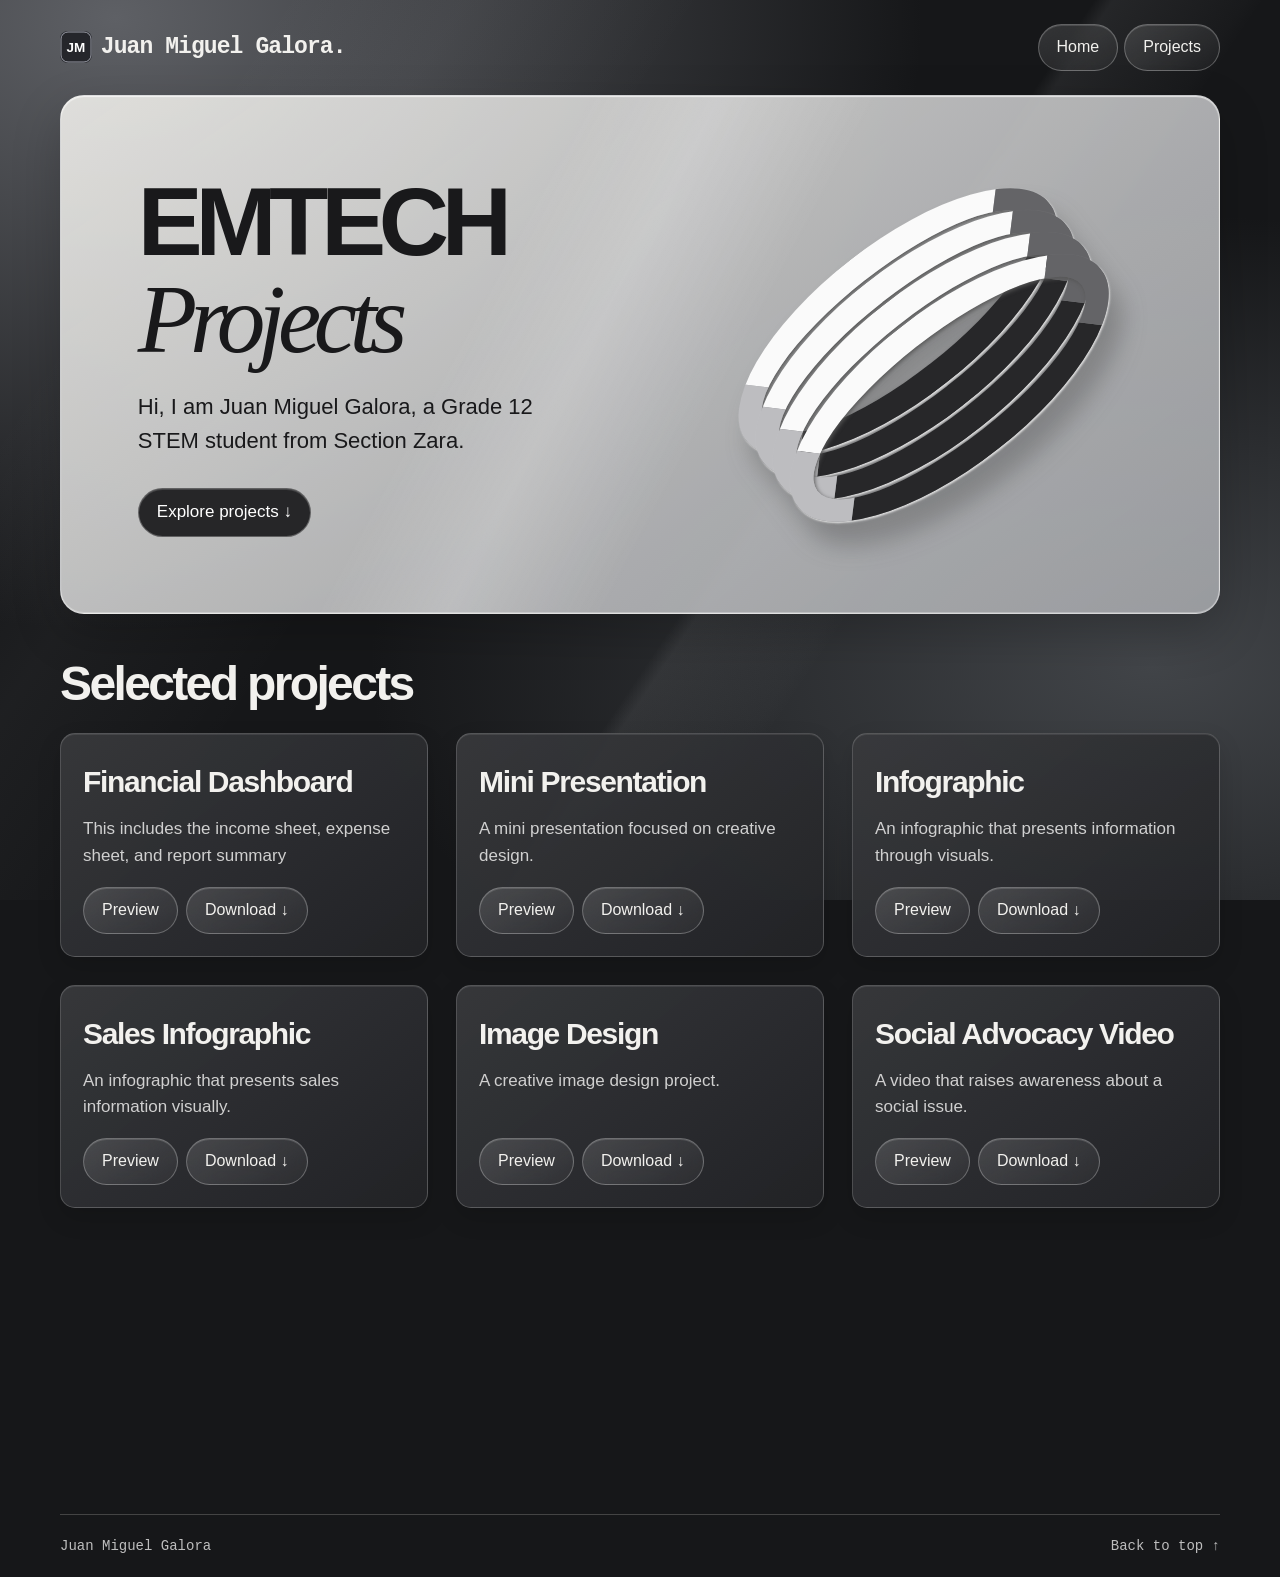
==== commit bc558a38: "Rename fifth project to Image Design" ====
--- a/index.html
+++ b/index.html
@@ -4,7 +4,7 @@
 <article><div class="copy"><h3>Mini Presentation</h3><p>A mini presentation focused on creative design.</p><div class="actions"><a class="glass" href="https://view.officeapps.live.com/op/view.aspx?src=https%3A%2F%2Fraw.githubusercontent.com%2FZk408DevLoper%2Fjuanmiguelgalora%2Fmain%2FMiniPresentation_Juan%2520Miguel%2520Galora.pptx" target="_blank" rel="noopener noreferrer" aria-label="Preview project in a new tab">Preview</a><a class="glass" href="./MiniPresentation_Juan%20Miguel%20Galora.pptx" data-download-source="https://raw.githubusercontent.com/Zk408DevLoper/juanmiguelgalora/main/MiniPresentation_Juan%20Miguel%20Galora.pptx" download="MiniPresentation_Juan Miguel Galora.pptx">Download &darr;</a></div></div></article>
 <article><div class="copy"><h3>Infographic</h3><p>An infographic that presents information through visuals.</p><div class="actions"><a class="glass" href="./Infographic.png" target="_blank" rel="noopener noreferrer" aria-label="Preview project in a new tab">Preview</a><a class="glass" href="./Infographic.png" data-download-source="https://raw.githubusercontent.com/Zk408DevLoper/juanmiguelgalora/main/Infographic.png" download="Infographic.png">Download &darr;</a></div></div></article>
 <article><div class="copy"><h3>Sales Infographic</h3><p>An infographic that presents sales information visually.</p><div class="actions"><a class="glass" href="https://view.officeapps.live.com/op/view.aspx?src=https%3A%2F%2Fraw.githubusercontent.com%2FZk408DevLoper%2Fjuanmiguelgalora%2Fmain%2FSales%2520Data.xlsx" target="_blank" rel="noopener noreferrer" aria-label="Preview project in a new tab">Preview</a><a class="glass" href="./Sales%20Data.xlsx" data-download-source="https://raw.githubusercontent.com/Zk408DevLoper/juanmiguelgalora/main/Sales%20Data.xlsx" download="Sales Data.xlsx">Download &darr;</a></div></div></article>
-<article><div class="copy"><h3>Infographic</h3><p>An infographic that presents information through visuals.</p><div class="actions"><a class="glass" href="./Image%20Design.png" target="_blank" rel="noopener noreferrer" aria-label="Preview project in a new tab">Preview</a><a class="glass" href="./Image%20Design.png" data-download-source="https://raw.githubusercontent.com/Zk408DevLoper/juanmiguelgalora/main/Image%20Design.png" download="Image Design.png">Download &darr;</a></div></div></article>
+<article><div class="copy"><h3>Image Design</h3><p>A creative image design project.</p><div class="actions"><a class="glass" href="./Image%20Design.png" target="_blank" rel="noopener noreferrer" aria-label="Preview project in a new tab">Preview</a><a class="glass" href="./Image%20Design.png" data-download-source="https://raw.githubusercontent.com/Zk408DevLoper/juanmiguelgalora/main/Image%20Design.png" download="Image Design.png">Download &darr;</a></div></div></article>
 <article><div class="copy"><h3>Social Advocacy Video</h3><p>A video that raises awareness about a social issue.</p><div class="actions"><a class="glass" href="./Social%20Advocacy%20Video.mp4" target="_blank" rel="noopener noreferrer" aria-label="Preview project in a new tab">Preview</a><a class="glass" href="./Social%20Advocacy%20Video.mp4" data-download-source="https://raw.githubusercontent.com/Zk408DevLoper/juanmiguelgalora/main/Social%20Advocacy%20Video.mp4" download="Social Advocacy Video.mp4">Download &darr;</a></div></div></article>
 </div></section></main><footer><span>Juan Miguel Galora</span><a href="#home">Back to top ↑</a></footer><div class="download-status" role="status" aria-atomic="true"></div><script>
 const reducedMotion = matchMedia('(prefers-reduced-motion: reduce)');
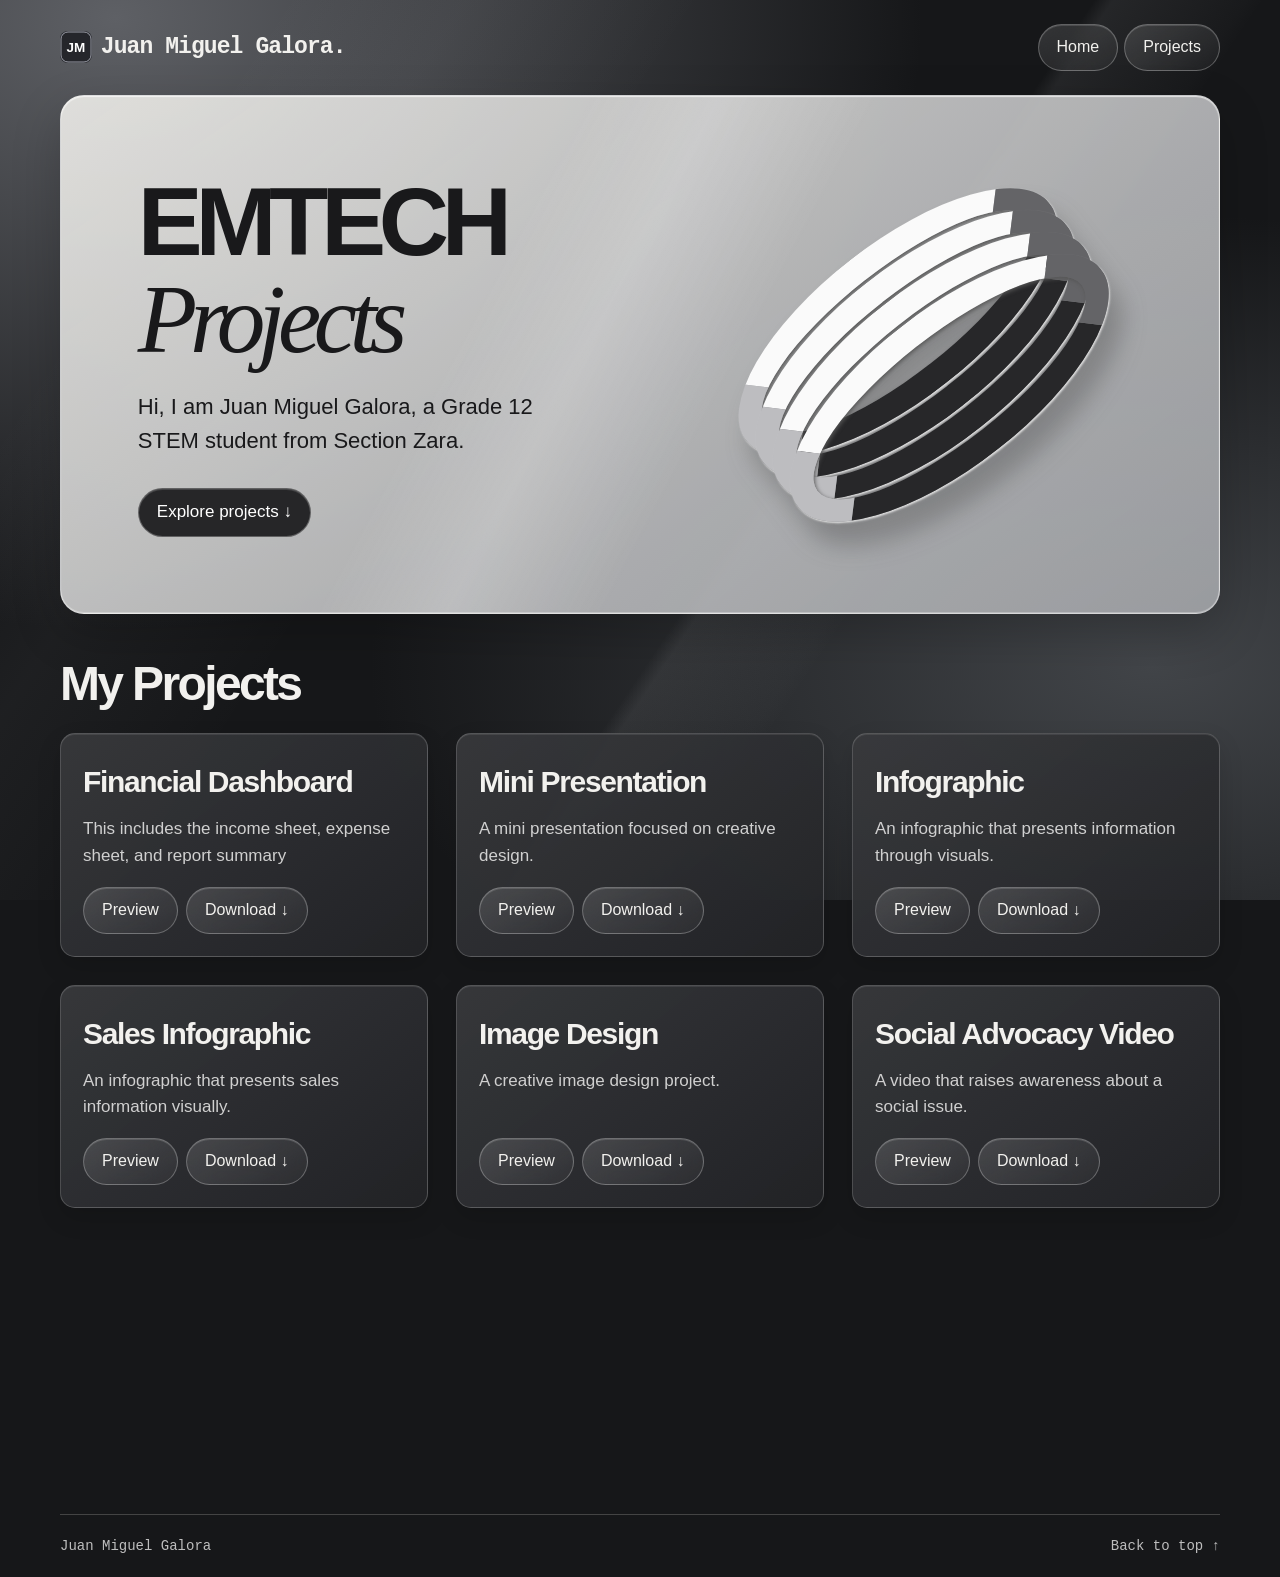
==== commit b10b56ae: "Rename projects heading to My Projects" ====
--- a/index.html
+++ b/index.html
@@ -1,5 +1,5 @@
 <!doctype html>
-<html lang="en"><head><meta charset="utf-8"><meta name="viewport" content="width=device-width,initial-scale=1"><title>Juan Miguel Galora | Portfolio</title><link rel="stylesheet" href="style.css?v=portfolio-motion-2"><link rel="icon" type="image/svg+xml" href="data:image/svg+xml,%3Csvg%20xmlns%3D%22http%3A%2F%2Fwww.w3.org%2F2000%2Fsvg%22%20viewBox%3D%220%200%2064%2064%22%3E%3Crect%20width%3D%2264%22%20height%3D%2264%22%20rx%3D%2216%22%20fill%3D%22%2325262b%22%2F%3E%3Crect%20x%3D%222%22%20y%3D%222%22%20width%3D%2260%22%20height%3D%2260%22%20rx%3D%2214%22%20fill%3D%22none%22%20stroke%3D%22%239b9da7%22%20stroke-width%3D%222%22%2F%3E%3Ctext%20x%3D%2232%22%20y%3D%2241%22%20text-anchor%3D%22middle%22%20font-family%3D%22Arial%2Csans-serif%22%20font-size%3D%2227%22%20font-weight%3D%22700%22%20fill%3D%22%23fff%22%3EJM%3C%2Ftext%3E%3C%2Fsvg%3E"><style>.brand-icon{width:2rem;height:2rem;vertical-align:middle;margin-right:.55rem;flex-shrink:0}.brand{display:inline-flex;align-items:center}</style></head><body><header id="home"><a class="brand" href="#home"><img class="brand-icon" src="data:image/svg+xml,%3Csvg%20xmlns%3D%22http%3A%2F%2Fwww.w3.org%2F2000%2Fsvg%22%20viewBox%3D%220%200%2064%2064%22%3E%3Crect%20width%3D%2264%22%20height%3D%2264%22%20rx%3D%2216%22%20fill%3D%22%2325262b%22%2F%3E%3Crect%20x%3D%222%22%20y%3D%222%22%20width%3D%2260%22%20height%3D%2260%22%20rx%3D%2214%22%20fill%3D%22none%22%20stroke%3D%22%239b9da7%22%20stroke-width%3D%222%22%2F%3E%3Ctext%20x%3D%2232%22%20y%3D%2241%22%20text-anchor%3D%22middle%22%20font-family%3D%22Arial%2Csans-serif%22%20font-size%3D%2227%22%20font-weight%3D%22700%22%20fill%3D%22%23fff%22%3EJM%3C%2Ftext%3E%3C%2Fsvg%3E" alt="" width="32" height="32">Juan Miguel Galora<span aria-hidden="true">.</span></a><nav id="main-nav" aria-label="Main"><a class="glass" href="#home">Home</a><a class="glass" href="#projects">Projects</a></nav></header><main><section class="hero"><div><h1>EMTECH<br><em>Projects</em></h1><p>Hi, I am Juan Miguel Galora, a Grade 12 STEM student from Section Zara.</p><a class="glass" href="#projects">Explore projects &darr;</a></div><div class="art" aria-hidden="true"><i></i><i></i><i></i><i></i></div></section><section id="projects"><h2>Selected projects</h2><div class="cards">
+<html lang="en"><head><meta charset="utf-8"><meta name="viewport" content="width=device-width,initial-scale=1"><title>Juan Miguel Galora | Portfolio</title><link rel="stylesheet" href="style.css?v=portfolio-motion-2"><link rel="icon" type="image/svg+xml" href="data:image/svg+xml,%3Csvg%20xmlns%3D%22http%3A%2F%2Fwww.w3.org%2F2000%2Fsvg%22%20viewBox%3D%220%200%2064%2064%22%3E%3Crect%20width%3D%2264%22%20height%3D%2264%22%20rx%3D%2216%22%20fill%3D%22%2325262b%22%2F%3E%3Crect%20x%3D%222%22%20y%3D%222%22%20width%3D%2260%22%20height%3D%2260%22%20rx%3D%2214%22%20fill%3D%22none%22%20stroke%3D%22%239b9da7%22%20stroke-width%3D%222%22%2F%3E%3Ctext%20x%3D%2232%22%20y%3D%2241%22%20text-anchor%3D%22middle%22%20font-family%3D%22Arial%2Csans-serif%22%20font-size%3D%2227%22%20font-weight%3D%22700%22%20fill%3D%22%23fff%22%3EJM%3C%2Ftext%3E%3C%2Fsvg%3E"><style>.brand-icon{width:2rem;height:2rem;vertical-align:middle;margin-right:.55rem;flex-shrink:0}.brand{display:inline-flex;align-items:center}</style></head><body><header id="home"><a class="brand" href="#home"><img class="brand-icon" src="data:image/svg+xml,%3Csvg%20xmlns%3D%22http%3A%2F%2Fwww.w3.org%2F2000%2Fsvg%22%20viewBox%3D%220%200%2064%2064%22%3E%3Crect%20width%3D%2264%22%20height%3D%2264%22%20rx%3D%2216%22%20fill%3D%22%2325262b%22%2F%3E%3Crect%20x%3D%222%22%20y%3D%222%22%20width%3D%2260%22%20height%3D%2260%22%20rx%3D%2214%22%20fill%3D%22none%22%20stroke%3D%22%239b9da7%22%20stroke-width%3D%222%22%2F%3E%3Ctext%20x%3D%2232%22%20y%3D%2241%22%20text-anchor%3D%22middle%22%20font-family%3D%22Arial%2Csans-serif%22%20font-size%3D%2227%22%20font-weight%3D%22700%22%20fill%3D%22%23fff%22%3EJM%3C%2Ftext%3E%3C%2Fsvg%3E" alt="" width="32" height="32">Juan Miguel Galora<span aria-hidden="true">.</span></a><nav id="main-nav" aria-label="Main"><a class="glass" href="#home">Home</a><a class="glass" href="#projects">Projects</a></nav></header><main><section class="hero"><div><h1>EMTECH<br><em>Projects</em></h1><p>Hi, I am Juan Miguel Galora, a Grade 12 STEM student from Section Zara.</p><a class="glass" href="#projects">Explore projects &darr;</a></div><div class="art" aria-hidden="true"><i></i><i></i><i></i><i></i></div></section><section id="projects"><h2>My Projects</h2><div class="cards">
 <article><div class="copy"><h3>Financial Dashboard</h3><p>This includes the income sheet, expense sheet, and report summary</p><div class="actions"><a class="glass" href="https://view.officeapps.live.com/op/view.aspx?src=https%3A%2F%2Fraw.githubusercontent.com%2FZk408DevLoper%2Fjuanmiguelgalora%2Fmain%2FFinancialDashboard_Juan%2520Miguel%2520B.%2520Galora.xlsx" target="_blank" rel="noopener noreferrer" aria-label="Preview project in a new tab">Preview</a><a class="glass" href="./FinancialDashboard_Juan%20Miguel%20B.%20Galora.xlsx" data-download-source="https://raw.githubusercontent.com/Zk408DevLoper/juanmiguelgalora/main/FinancialDashboard_Juan%20Miguel%20B.%20Galora.xlsx" download="FinancialDashboard_Juan Miguel B. Galora.xlsx">Download &darr;</a></div></div></article>
 <article><div class="copy"><h3>Mini Presentation</h3><p>A mini presentation focused on creative design.</p><div class="actions"><a class="glass" href="https://view.officeapps.live.com/op/view.aspx?src=https%3A%2F%2Fraw.githubusercontent.com%2FZk408DevLoper%2Fjuanmiguelgalora%2Fmain%2FMiniPresentation_Juan%2520Miguel%2520Galora.pptx" target="_blank" rel="noopener noreferrer" aria-label="Preview project in a new tab">Preview</a><a class="glass" href="./MiniPresentation_Juan%20Miguel%20Galora.pptx" data-download-source="https://raw.githubusercontent.com/Zk408DevLoper/juanmiguelgalora/main/MiniPresentation_Juan%20Miguel%20Galora.pptx" download="MiniPresentation_Juan Miguel Galora.pptx">Download &darr;</a></div></div></article>
 <article><div class="copy"><h3>Infographic</h3><p>An infographic that presents information through visuals.</p><div class="actions"><a class="glass" href="./Infographic.png" target="_blank" rel="noopener noreferrer" aria-label="Preview project in a new tab">Preview</a><a class="glass" href="./Infographic.png" data-download-source="https://raw.githubusercontent.com/Zk408DevLoper/juanmiguelgalora/main/Infographic.png" download="Infographic.png">Download &darr;</a></div></div></article>
